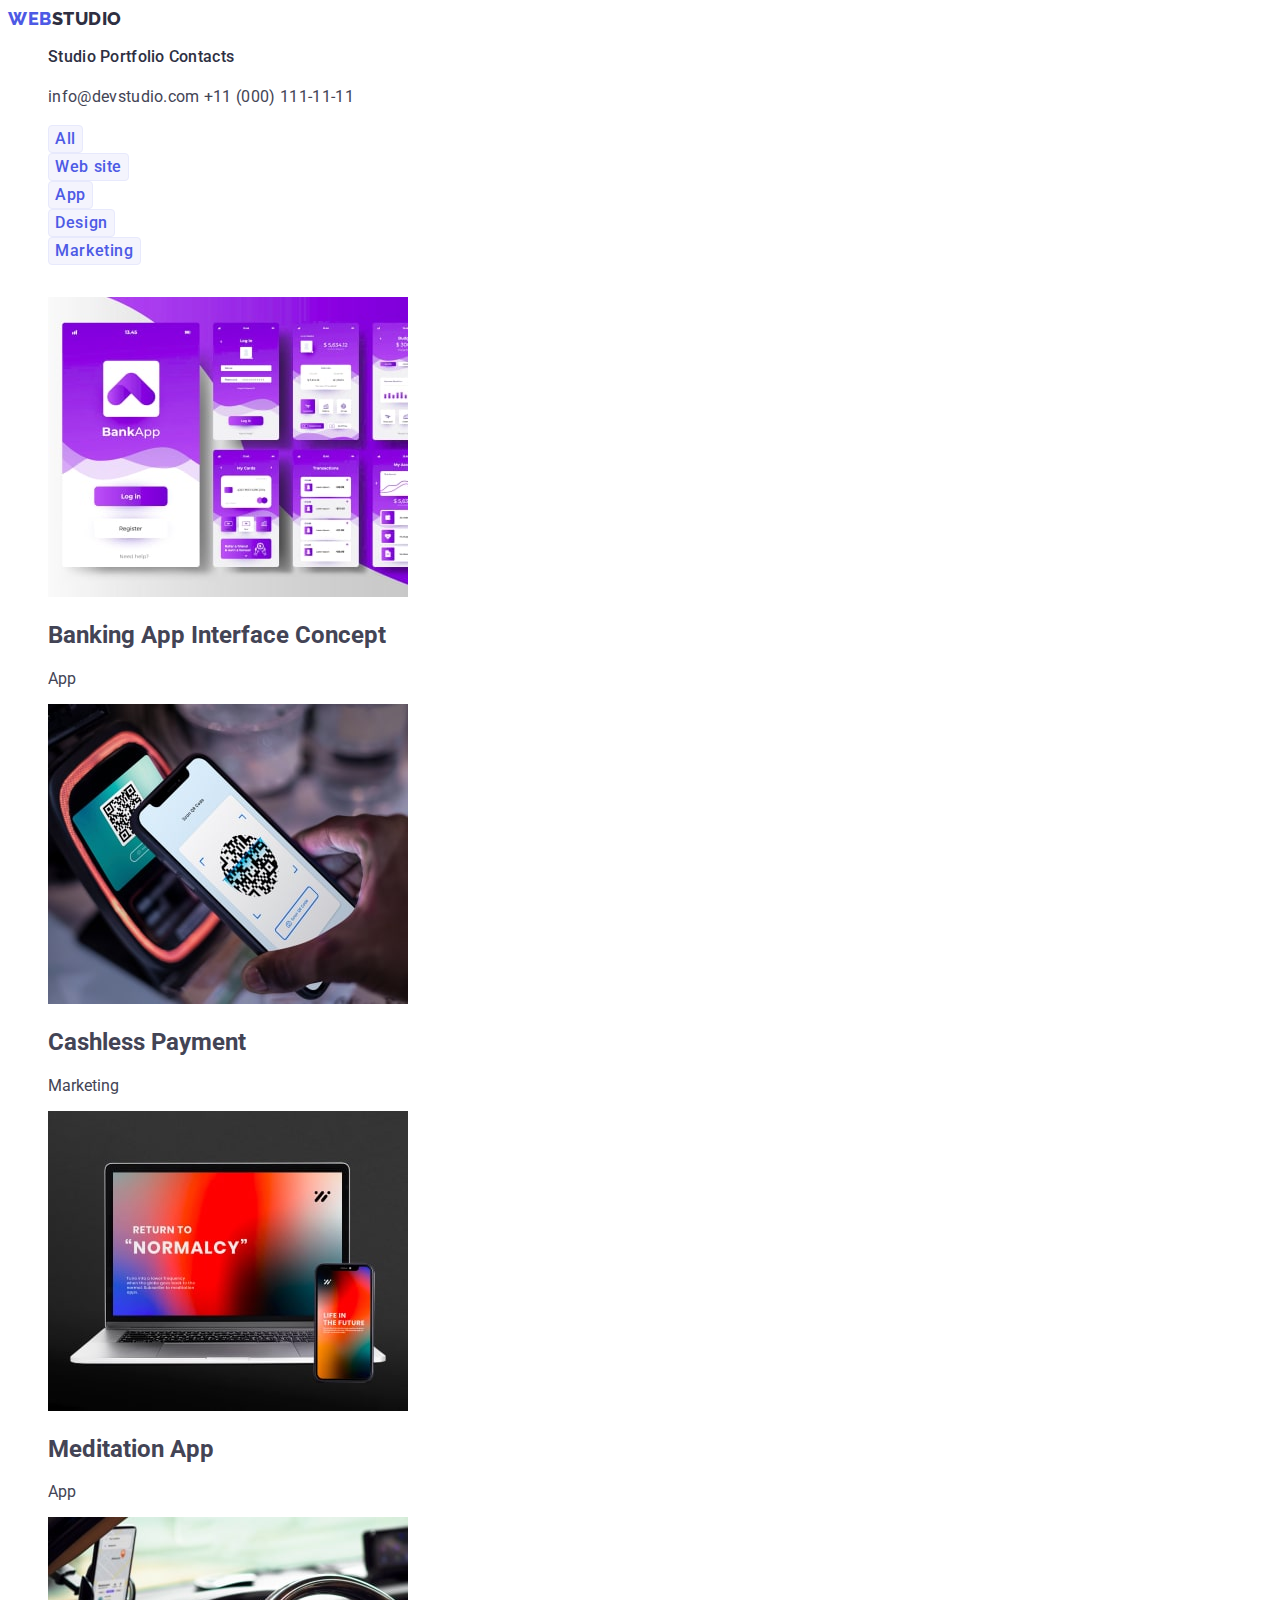
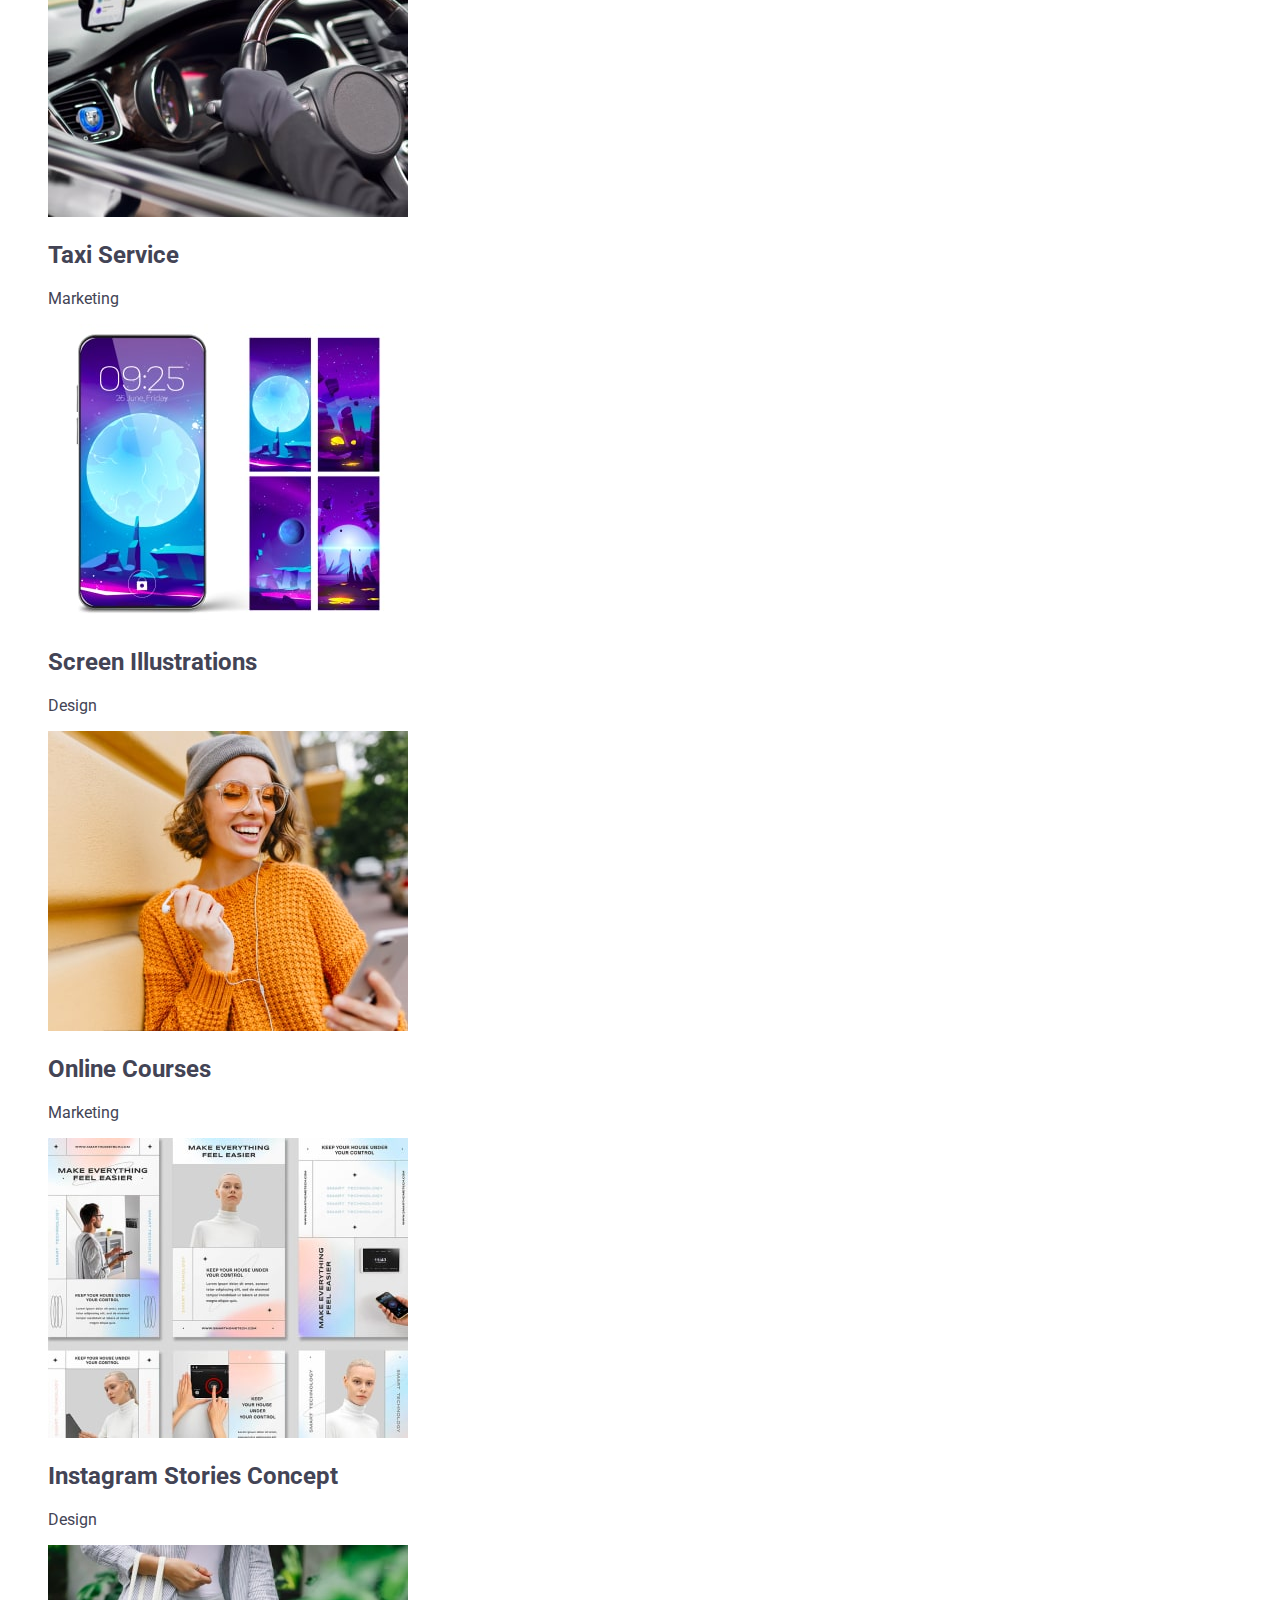
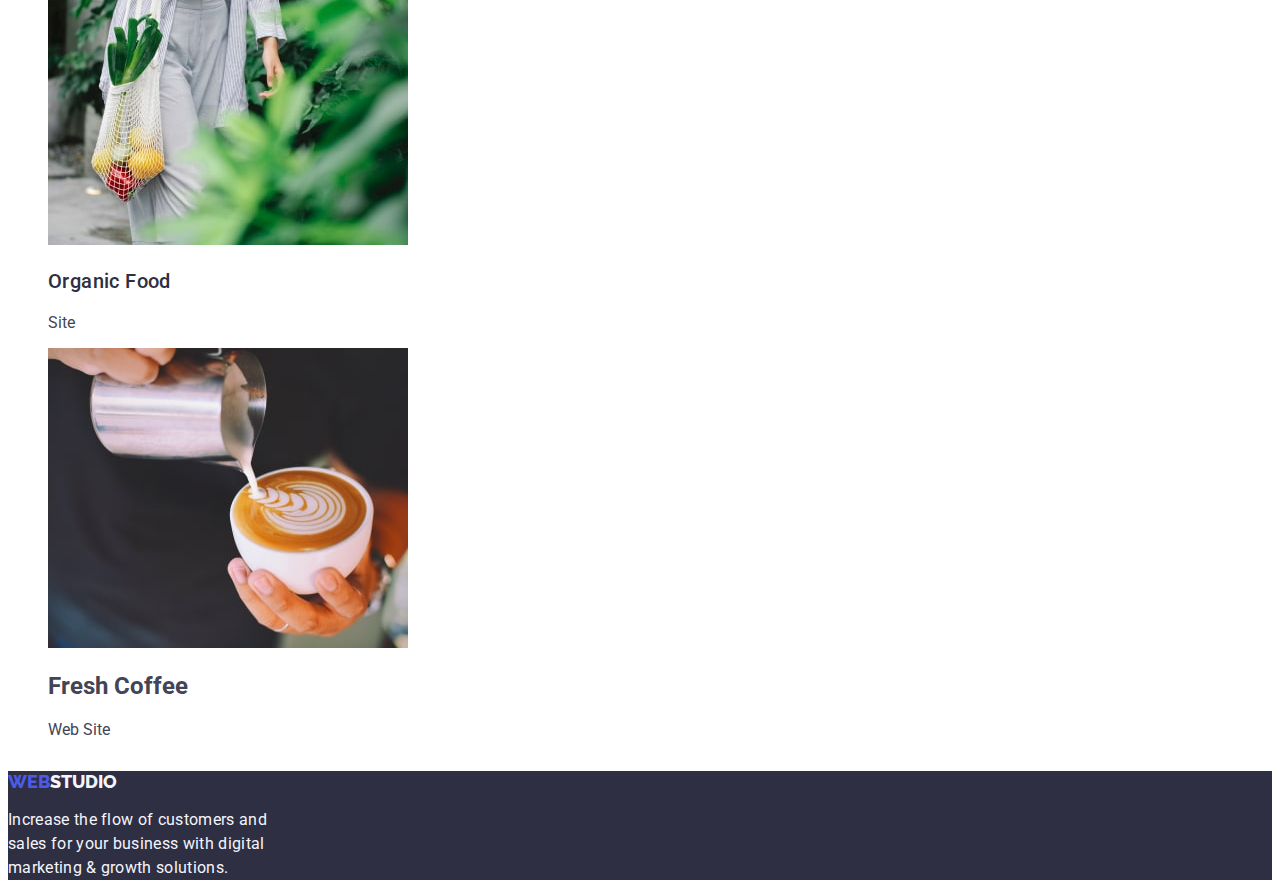
==== portfolio.html @ d349fc42 "Initial commit" ====
<!DOCTYPE html>
<html lang="en">
  <head>
    <meta charset="UTF-8" />
    <meta http-equiv="X-UA-Compatible" content="IE=edge" />
    <meta name="viewport" content="width=device-width, initial-scale=1.0" />
    <link rel="stylesheet" href="./css/styles.css" />
    <link rel="preconnect" href="https://fonts.googleapis.com" />
    <link rel="preconnect" href="https://fonts.gstatic.com" crossorigin />
    <link rel="preconnect" href="https://fonts.googleapis.com" />
    <link rel="preconnect" href="https://fonts.gstatic.com" crossorigin />
    <link
      href="https://fonts.googleapis.com/css2?family=Raleway:wght@800&family=Roboto:wght@400;500;700&display=swap"
      rel="stylesheet"
    />
    <title>Document</title>
  </head>
  <body>
    <header>
      <!--Navigation-->
      <!-- Open -->
      <nav>
        <a class="logo" href="./index.html"
          ><span class="logo-web">Web</span
          ><span class="logo-studio">Studio</span></a
        >
        <h1 hidden>Portfolio</h1>
        <ul class="menu">
          <li><a class="menu-link" href="">Studio</a></li>
          <li><a class="menu-link" href="./portfolio.html">Portfolio</a></li>
          <li><a class="menu-link" href="">Contacts</a></li>
        </ul>
      </nav>
      <!--Contacts-->
      <address>
        <ul class="contacts">
          <li>
            <a class="mail" href="mailto:info@devstudio.com"
              >info@devstudio.com</a
            >
          </li>
          <li>
            <a class="tel" href="tel:+110001111111">+11 (000) 111-11-11</a>
          </li>
        </ul>
      </address>
    </header>
    <main>
      <!--Portfolio section-->
      <section>
        <h1 hidden>Portfolio Menu</h1>
        <ul class="portfolio-list">
          <li class="portfolio-button"><button type="button">All</button></li>
          <li class="portfolio-button">
            <button type="button">Web site</button>
          </li>
          <li class="portfolio-button"><button type="button">App</button></li>
          <li class="portfolio-button">
            <button type="button">Design</button>
          </li>
          <li class="portfolio-button">
            <button type="button">Marketing</button>
          </li>
        </ul>
        <ul class="portfolio-list-img">
          <li>
            <img
              src="./images/portfolio1.jpg"
              alt="Banking App Design"
              width="360"
              height="300"
            />
            <h2>Banking App Interface Concept</h2>
            <p>App</p>
          </li>

          <li>
            <img
              src="./images/portfolio2.jpg"
              alt="Payment App Design"
              width="360"
              height="300"
            />
            <h2>Cashless Payment</h2>
            <p>Marketing</p>
          </li>

          <li>
            <img
              src="./images/portfolio3.jpg"
              alt="Maditation App Design"
              width="360"
              height="300"
            />
            <h2>Meditation App</h2>
            <p>App</p>
          </li>

          <li>
            <img
              src="./images/portfolio4.jpg"
              alt="Taxi Service App Design"
              width="360"
              height="300"
            />
            <h2>Taxi Service</h2>
            <p>Marketing</p>
          </li>

          <li>
            <img
              src="./images/portfolio5.jpg"
              alt="Screen Illustrations Design"
              width="360"
              height="300"
            />
            <h2>Screen Illustrations</h2>
            <p>Design</p>
          </li>

          <li>
            <img
              src="./images/portfolio6.jpg"
              alt="Online Coursec Design"
              width="360"
              height="300"
            />
            <h2>Online Courses</h2>
            <p>Marketing</p>
          </li>

          <li>
            <img
              src="./images/portfolio7.jpg"
              alt="Instagram Stories Design"
              width="360"
              height="300"
            />
            <h2>Instagram Stories Concept</h2>
            <p>Design</p>
          </li>

          <li>
            <img
              src="./images/portfolio8.jpg"
              alt="Organic Food App Design"
              width="360"
              height="300"
            />
            <h3>Organic Food</h3>
            <p>Site</p>
          </li>

          <li>
            <img
              src="./images/portfolio9.jpg"
              alt="BCoffee App Design"
              width="360"
              height="300"
            />
            <h2>Fresh Coffee</h2>
            <p>Web Site</p>
          </li>
        </ul>
      </section>
    </main>
    <footer class="footer-section">
      <a class="footer-logo" href="./index.html"
        ><span class="footer-logo-web">Web</span
        ><span class="footer-logo-studio">Studio</span></a
      >
      <p class="footer-text">
        Increase the flow of customers and sales for your business with digital
        marketing & growth solutions.
      </p>
    </footer>
  </body>
</html>
---- css/styles.css ----
:root{
    --primary-text-color: #2E2F42;
    --title-text-color: #434455;
    --white-text-color: #ffffff;
    --accent-color: #4D5AE5;
    --hover-focus-color: #404BBF;
    --primary-bg-color:#ffffff;
    --primary-bg-hero: #2E2F42;
    --footer-text-color:#F4F4FD;
}
/*Body style*/
body{
    background: var(--primary-bg-color);
    color: var(--title-text-color);
    font-family: 'Roboto', 'Arial', 'Helvetica', sans-serif;
}

/*Navigation section*/
.logo{
    font-family: 'Raleway', 'Verdana', 'Geneva', sans-serif;
    font-style: normal;
    font-weight: 800;
    font-size: 18px;
    line-height: 21px;
    text-decoration: none;
    letter-spacing: 0.03em;
    text-transform: uppercase;
}
.logo-web{
    color: var(--accent-color);
    
}
.logo-web:hover,
.logo-web:focus{
    color: var(--hover-focus-color);
}
    
.logo-studio{
    color: var(--primary-text-color);
}
.logo-studio:hover,
.logo-studio:focus{
    color: var(--hover-focus-color);
}
.menu li,
.contacts li
{
    list-style: none;
    display: inline-block;
    }
.menu-link{
    text-decoration: none;
    color: var(--primary-text-color);
    font-style: normal;
    font-weight: 500;
    font-size: 16px;
    line-height: 1.5;
    letter-spacing: 0.02em;

}
.menu-link:hover
{
   color: var(--hover-focus-color);
}
/*Address section*/

.mail,
.tel{
    font-style: normal;
    font-size: 16px;
    line-height: 1.5;    
    letter-spacing: 0.02em;
    color: var(--title-text-color);
    text-decoration: none;
}
.mail:hover,
.tel:hover{
    color: var(--hover-focus-color);

}
.mail:focus,
.tel:focus{
    color: var(--hover-focus-color);

}

/*Hero section*/
.hero-title{
    font-size: 56px;
    line-height: 1.1;   
    letter-spacing: 0.02em;    
    color: var(--white-text-color);
    text-align: center;
}
.hero{
    background-color: var(--primary-bg-hero);
    
}


.hero button{
    background: var(--accent-color);
    color: var(--white-text-color);
    width: 169px;
    height: 56px;
    box-shadow: 0px 4px 4px rgba(0, 0, 0, 0.15);
    border-radius: 4px;
    border-style: solid;
    border-color: transparent;
    display: inline-block;
    font-family: inherit;
    font-weight: 500;
    font-size: 16px;
    line-height: 24px;
    
}


/*Features section*/  
.explanations-title,
.team-title{
    font-style: normal;
    font-weight: 700;
    font-size: 36px;
    line-height: 1.1;
    letter-spacing: 0.02em;
    text-transform: capitalize;
    text-align: center;
}

h3{
    font-style: normal;
    font-weight: 500;
    font-size: 20px;
    line-height: 1.2;
    letter-spacing: 0.02em;
    color: var(--primary-text-color);
    
}
.features-title{
    text-align: left;
}
.features li{
    list-style: none;
    display: inline-block;
}
.features-text{
    font-style: normal;       
    font-size: 16px;
    line-height: 1.5;      
    letter-spacing: 0.02em;
}

/*Explanation section*/

.explanations li{
    list-style: none;
    display: inline-block;

}



/*Our team section*/

.team li{
    list-style: none;
    display: inline-block;
}
.team-photo{
    width: 264px;
    height: 260px;
}

.team-name{
    text-align: center;
}
.team-text{
    text-align: center;
}



 /*Footer*/
 .footer-section{
    background-color: var(--primary-bg-hero);
   
 }

 .footer-logo{
    font-family: 'Raleway', 'Verdana', 'Geneva', sans-serif;
    text-decoration: none;
    font-weight: 800;
    font-size: 18px;
    line-height: 1.2;
    text-transform: uppercase;

 }
 .footer-logo-web{
    color: var(--accent-color);
 }

 .footer-logo-studio{
    color: var(--footer-text-color);
 }
 .footer-logo-web:hover,
 .footer-logo-studio:hover{
    color: var(--hover-focus-color);
 }
 .footer-text{
    color: var(--footer-text-color);
    font-style: normal;
    font-size: 16px;
    line-height: 1.5;
    letter-spacing: 0.02em;
    width: 264px;
}

/*Portfolio page*/

/*Butttons section*/
.portfolio-list{
    list-style: none;
    
}
.portfolio-button button{
    cursor: pointer;
    color: var(--accent-color);
    background-color: var(--footer-text-color);
    font-style: normal;
    font-weight: 500;
    font-size: 16px;
    line-height: 1.5;
    font-family: inherit;    
    text-align: center;
    letter-spacing: 0.04em;
    border: 1px solid #E7E9FC;
    border-radius: 4px;
   
}
.portfolio-button button:hover,
.portfolio-button button:focus
{
    color: var(--white-text-color);
    
    background-color: var(--accent-color);
}
.portfolio-list-img{
    list-style: none;
        display: inline-block;

}
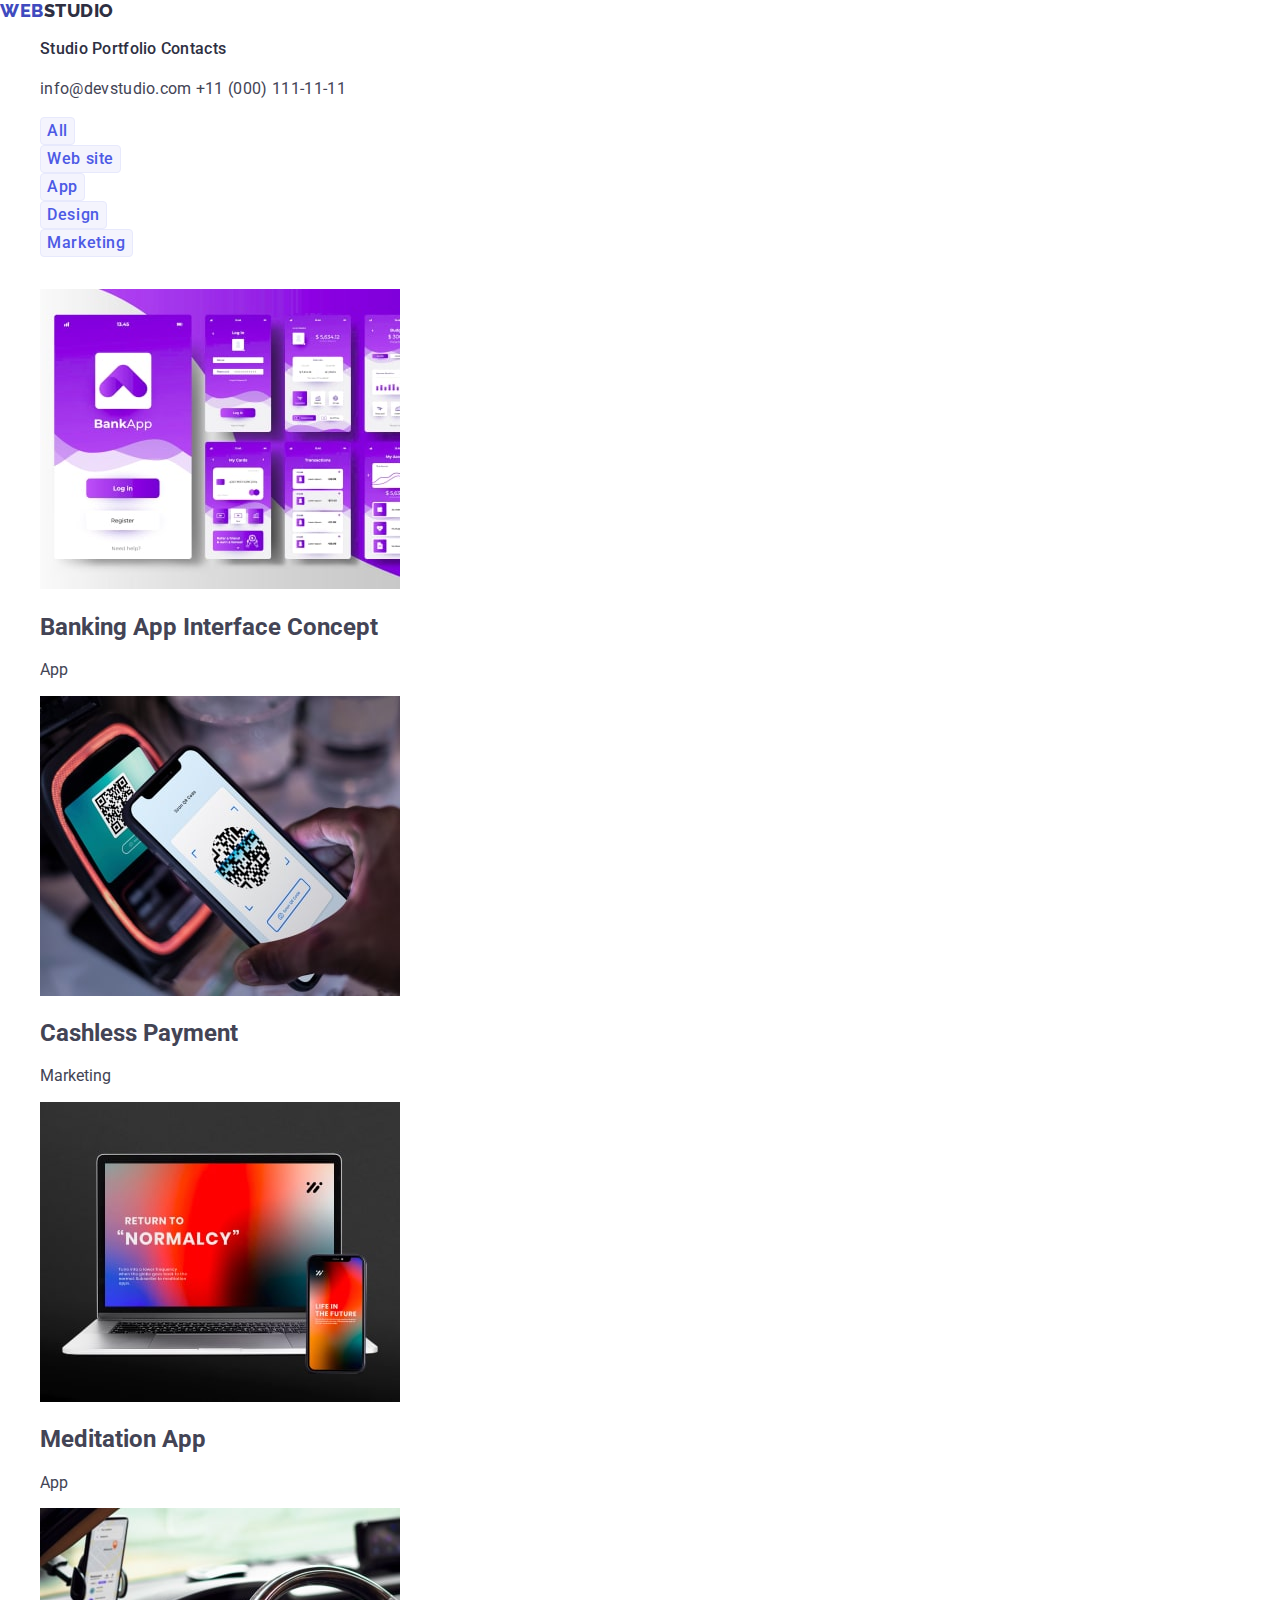
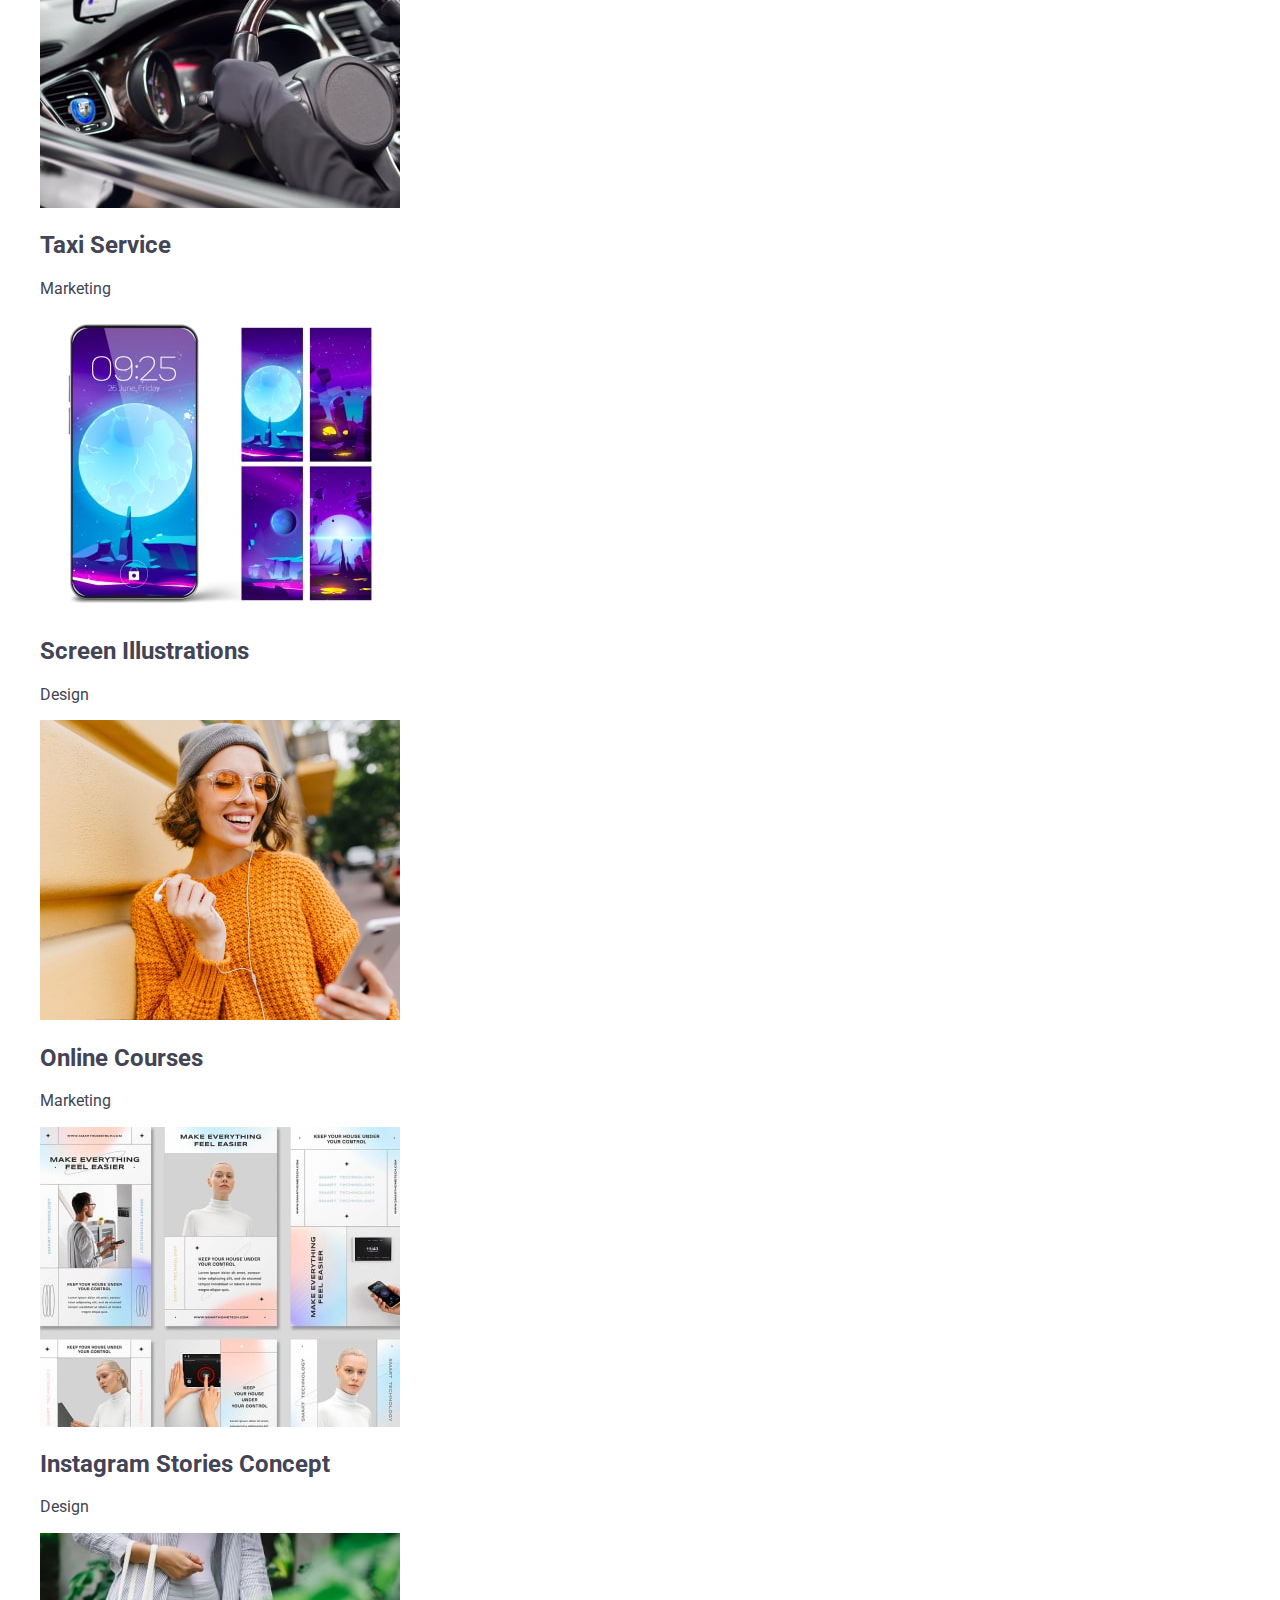
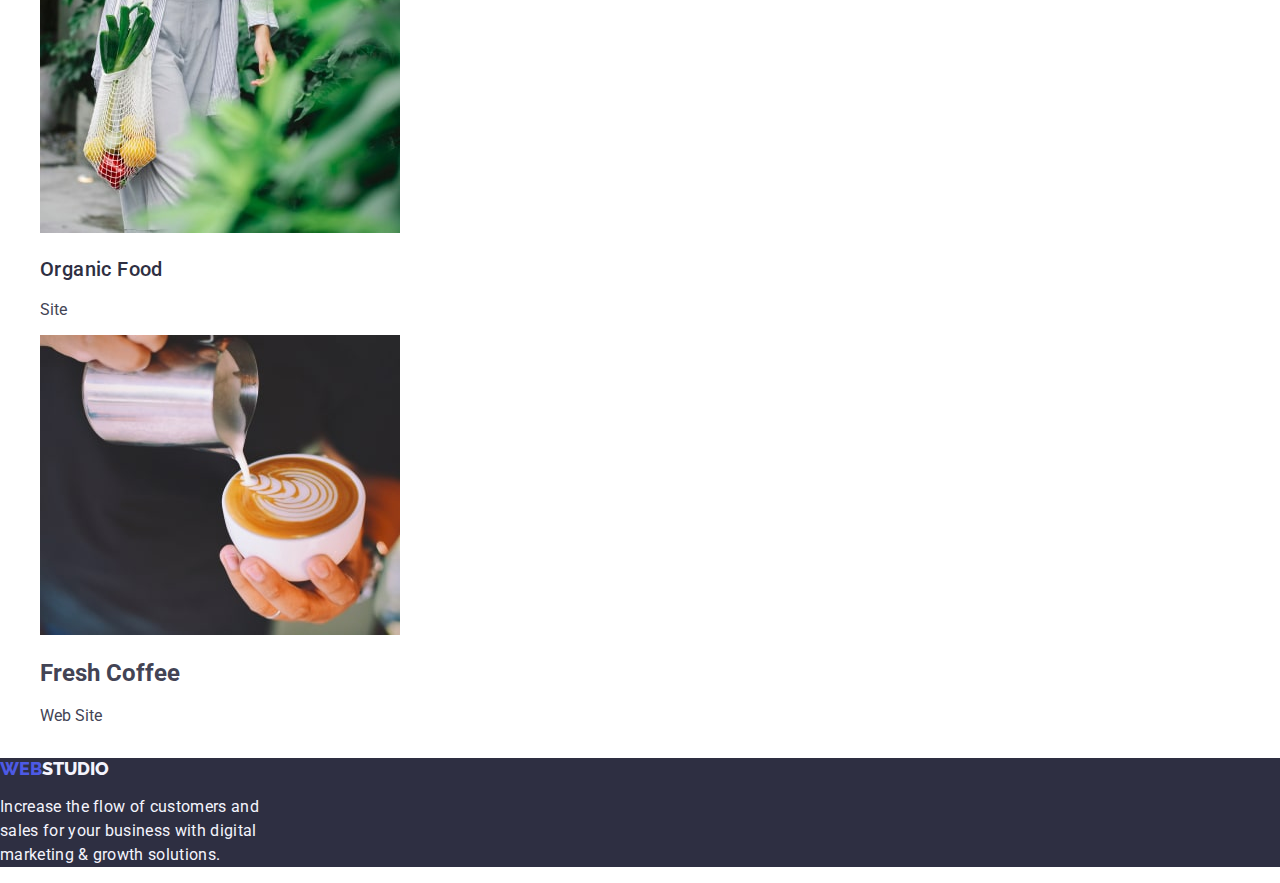
==== commit 37b5d5ab: "Added box-sizing in css file" ====
--- a/portfolio.html
+++ b/portfolio.html
@@ -4,6 +4,10 @@
     <meta charset="UTF-8" />
     <meta http-equiv="X-UA-Compatible" content="IE=edge" />
     <meta name="viewport" content="width=device-width, initial-scale=1.0" />
+    <link
+    rel="stylesheet"
+    href="https://cdnjs.cloudflare.com/ajax/libs/modern-normalize/1.0.0/modern-normalize.min.css"
+  />
     <link rel="stylesheet" href="./css/styles.css" />
     <link rel="preconnect" href="https://fonts.googleapis.com" />
     <link rel="preconnect" href="https://fonts.gstatic.com" crossorigin />
--- a/css/styles.css
+++ b/css/styles.css
@@ -1,3 +1,12 @@
+
+html{
+    box-sizing: border-box;
+}
+*,
+*::before,
+*::after{
+    box-sizing: border-box;
+}
 :root{
     --primary-text-color: #2E2F42;
     --title-text-color: #434455;
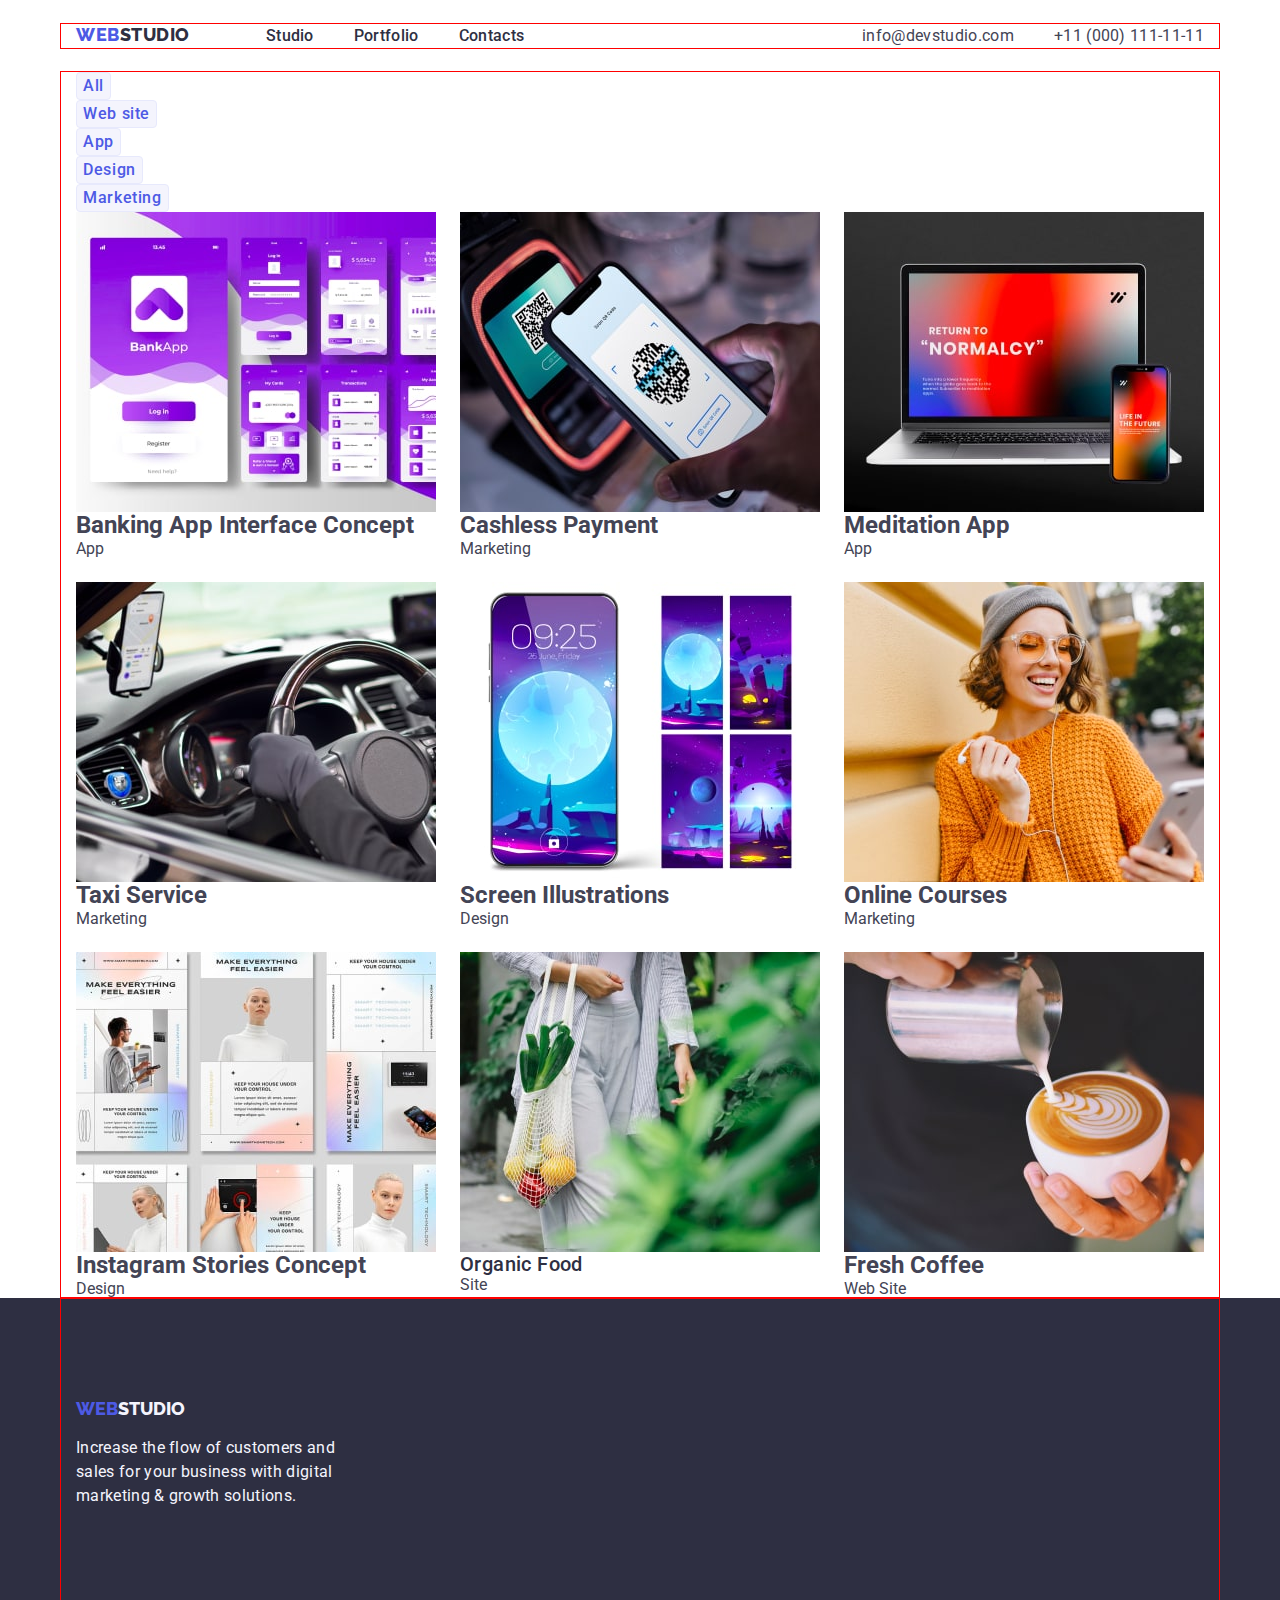
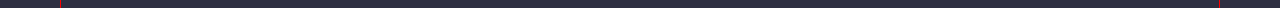
==== commit 4bb0e1cb: "Added styles for menu, team cards, portfolio section, footer" ====
--- a/portfolio.html
+++ b/portfolio.html
@@ -4,10 +4,11 @@
     <meta charset="UTF-8" />
     <meta http-equiv="X-UA-Compatible" content="IE=edge" />
     <meta name="viewport" content="width=device-width, initial-scale=1.0" />
+    <title>Document</title>
     <link
-    rel="stylesheet"
-    href="https://cdnjs.cloudflare.com/ajax/libs/modern-normalize/1.0.0/modern-normalize.min.css"
-  />
+      rel="stylesheet"
+      href="https://cdnjs.cloudflare.com/ajax/libs/modern-normalize/1.0.0/modern-normalize.min.css"
+    />
     <link rel="stylesheet" href="./css/styles.css" />
     <link rel="preconnect" href="https://fonts.googleapis.com" />
     <link rel="preconnect" href="https://fonts.gstatic.com" crossorigin />
@@ -17,166 +18,172 @@
       href="https://fonts.googleapis.com/css2?family=Raleway:wght@800&family=Roboto:wght@400;500;700&display=swap"
       rel="stylesheet"
     />
-    <title>Document</title>
   </head>
   <body>
-    <header>
-      <!--Navigation-->
-      <!-- Open -->
-      <nav>
-        <a class="logo" href="./index.html"
-          ><span class="logo-web">Web</span
-          ><span class="logo-studio">Studio</span></a
-        >
-        <h1 hidden>Portfolio</h1>
-        <ul class="menu">
-          <li><a class="menu-link" href="">Studio</a></li>
-          <li><a class="menu-link" href="./portfolio.html">Portfolio</a></li>
-          <li><a class="menu-link" href="">Contacts</a></li>
-        </ul>
-      </nav>
-      <!--Contacts-->
-      <address>
-        <ul class="contacts">
-          <li>
-            <a class="mail" href="mailto:info@devstudio.com"
-              >info@devstudio.com</a
-            >
-          </li>
-          <li>
-            <a class="tel" href="tel:+110001111111">+11 (000) 111-11-11</a>
-          </li>
-        </ul>
-      </address>
+    <header class="page-header">
+      <div class="container header-container">
+        <!--Navigation-->
+        <nav class="page-navigation">
+          <a class="logo" href="./index.html"
+            ><span class="logo-web">Web</span
+            ><span class="logo-studio">Studio</span></a
+          >
+
+          <ul class="menu">
+            <li class="menu-item"><a class="menu-link" href="">Studio</a></li>
+            <li class="menu-item">
+              <a class="menu-link" href="./portfolio.html">Portfolio</a>
+            </li>
+            <li class="mtnu-item"><a class="menu-link" href="">Contacts</a></li>
+          </ul>
+        </nav>
+        <!--Contacts-->
+        <address>
+          <ul class="contacts">
+            <li>
+              <a class="mail" href="mailto:info@devstudio.com"
+                >info@devstudio.com</a
+              >
+            </li>
+            <li>
+              <a class="tel" href="tel:+110001111111">+11 (000) 111-11-11</a>
+            </li>
+          </ul>
+        </address>
+      </div>
     </header>
     <main>
       <!--Portfolio section-->
       <section>
-        <h1 hidden>Portfolio Menu</h1>
-        <ul class="portfolio-list">
-          <li class="portfolio-button"><button type="button">All</button></li>
-          <li class="portfolio-button">
-            <button type="button">Web site</button>
-          </li>
-          <li class="portfolio-button"><button type="button">App</button></li>
-          <li class="portfolio-button">
-            <button type="button">Design</button>
-          </li>
-          <li class="portfolio-button">
-            <button type="button">Marketing</button>
-          </li>
-        </ul>
-        <ul class="portfolio-list-img">
-          <li>
-            <img
-              src="./images/portfolio1.jpg"
-              alt="Banking App Design"
-              width="360"
-              height="300"
-            />
-            <h2>Banking App Interface Concept</h2>
-            <p>App</p>
-          </li>
+        <div class="container">
+          <h1 hidden>Portfolio Menu</h1>
+          <ul class="portfolio-list">
+            <li class="portfolio-button"><button type="button">All</button></li>
+            <li class="portfolio-button">
+              <button type="button">Web site</button>
+            </li>
+            <li class="portfolio-button"><button type="button">App</button></li>
+            <li class="portfolio-button">
+              <button type="button">Design</button>
+            </li>
+            <li class="portfolio-button">
+              <button type="button">Marketing</button>
+            </li>
+          </ul>
+          <ul class="portfolio-list-img">
+            <li>
+              <img
+                src="./images/portfolio1.jpg"
+                alt="Banking App Design"
+                width="360"
+                height="300"
+              />
+              <h2>Banking App Interface Concept</h2>
+              <p>App</p>
+            </li>
 
-          <li>
-            <img
-              src="./images/portfolio2.jpg"
-              alt="Payment App Design"
-              width="360"
-              height="300"
-            />
-            <h2>Cashless Payment</h2>
-            <p>Marketing</p>
-          </li>
+            <li>
+              <img
+                src="./images/portfolio2.jpg"
+                alt="Payment App Design"
+                width="360"
+                height="300"
+              />
+              <h2>Cashless Payment</h2>
+              <p>Marketing</p>
+            </li>
 
-          <li>
-            <img
-              src="./images/portfolio3.jpg"
-              alt="Maditation App Design"
-              width="360"
-              height="300"
-            />
-            <h2>Meditation App</h2>
-            <p>App</p>
-          </li>
+            <li>
+              <img
+                src="./images/portfolio3.jpg"
+                alt="Maditation App Design"
+                width="360"
+                height="300"
+              />
+              <h2>Meditation App</h2>
+              <p>App</p>
+            </li>
 
-          <li>
-            <img
-              src="./images/portfolio4.jpg"
-              alt="Taxi Service App Design"
-              width="360"
-              height="300"
-            />
-            <h2>Taxi Service</h2>
-            <p>Marketing</p>
-          </li>
+            <li>
+              <img
+                src="./images/portfolio4.jpg"
+                alt="Taxi Service App Design"
+                width="360"
+                height="300"
+              />
+              <h2>Taxi Service</h2>
+              <p>Marketing</p>
+            </li>
 
-          <li>
-            <img
-              src="./images/portfolio5.jpg"
-              alt="Screen Illustrations Design"
-              width="360"
-              height="300"
-            />
-            <h2>Screen Illustrations</h2>
-            <p>Design</p>
-          </li>
+            <li>
+              <img
+                src="./images/portfolio5.jpg"
+                alt="Screen Illustrations Design"
+                width="360"
+                height="300"
+              />
+              <h2>Screen Illustrations</h2>
+              <p>Design</p>
+            </li>
 
-          <li>
-            <img
-              src="./images/portfolio6.jpg"
-              alt="Online Coursec Design"
-              width="360"
-              height="300"
-            />
-            <h2>Online Courses</h2>
-            <p>Marketing</p>
-          </li>
+            <li>
+              <img
+                src="./images/portfolio6.jpg"
+                alt="Online Coursec Design"
+                width="360"
+                height="300"
+              />
+              <h2>Online Courses</h2>
+              <p>Marketing</p>
+            </li>
 
-          <li>
-            <img
-              src="./images/portfolio7.jpg"
-              alt="Instagram Stories Design"
-              width="360"
-              height="300"
-            />
-            <h2>Instagram Stories Concept</h2>
-            <p>Design</p>
-          </li>
+            <li>
+              <img
+                src="./images/portfolio7.jpg"
+                alt="Instagram Stories Design"
+                width="360"
+                height="300"
+              />
+              <h2>Instagram Stories Concept</h2>
+              <p>Design</p>
+            </li>
 
-          <li>
-            <img
-              src="./images/portfolio8.jpg"
-              alt="Organic Food App Design"
-              width="360"
-              height="300"
-            />
-            <h3>Organic Food</h3>
-            <p>Site</p>
-          </li>
+            <li>
+              <img
+                src="./images/portfolio8.jpg"
+                alt="Organic Food App Design"
+                width="360"
+                height="300"
+              />
+              <h3>Organic Food</h3>
+              <p>Site</p>
+            </li>
 
-          <li>
-            <img
-              src="./images/portfolio9.jpg"
-              alt="BCoffee App Design"
-              width="360"
-              height="300"
-            />
-            <h2>Fresh Coffee</h2>
-            <p>Web Site</p>
-          </li>
-        </ul>
+            <li>
+              <img
+                src="./images/portfolio9.jpg"
+                alt="BCoffee App Design"
+                width="360"
+                height="300"
+              />
+              <h2>Fresh Coffee</h2>
+              <p>Web Site</p>
+            </li>
+          </ul>
+        </div>
       </section>
     </main>
     <footer class="footer-section">
-      <a class="footer-logo" href="./index.html"
-        ><span class="footer-logo-web">Web</span
-        ><span class="footer-logo-studio">Studio</span></a
-      >
-      <p class="footer-text">
-        Increase the flow of customers and sales for your business with digital
-        marketing & growth solutions.
-      </p>
+      <div class="container footer-container">
+        <a class="footer-logo" href="./index.html"
+          ><span class="footer-logo-web">Web</span
+          ><span class="footer-logo-studio">Studio</span></a
+        >
+        <p class="footer-text">
+          Increase the flow of customers and sales for your business with
+          digital marketing & growth solutions.
+        </p>
+      </div>
     </footer>
   </body>
 </html>
--- a/css/styles.css
+++ b/css/styles.css
@@ -16,12 +16,51 @@
     --primary-bg-color:#ffffff;
     --primary-bg-hero: #2E2F42;
     --footer-text-color:#F4F4FD;
-}
+    
+}
+h1, h2, h3, h4, p{
+    margin-top: 0;
+    margin-bottom: 0;
+}
+ul{
+    margin-top: 0;
+    margin-bottom: 0;
+    padding-left: 0;
+    list-style: none;
+}
+img{
+    display: block;
+}
+button{
+    cursor: pointer;
+}
+.container{
+    width: 1158px;
+    margin-left: auto;
+    margin-right: auto;
+    padding-left: 15px;
+    padding-right: 15px;
+    outline: red 1px solid;
+    
+}
+
+
 /*Body style*/
 body{
     background: var(--primary-bg-color);
     color: var(--title-text-color);
     font-family: 'Roboto', 'Arial', 'Helvetica', sans-serif;
+}
+.page-header{
+    padding-top: 24px;
+    padding-bottom: 24px;
+}
+.header-container{
+    display: flex;
+    justify-content: space-between;
+}
+.page-navigation{
+    display: flex;
 }
 
 /*Navigation section*/
@@ -34,6 +73,7 @@
     text-decoration: none;
     letter-spacing: 0.03em;
     text-transform: uppercase;
+    margin-right: 76px;
 }
 .logo-web{
     color: var(--accent-color);
@@ -51,12 +91,16 @@
 .logo-studio:focus{
     color: var(--hover-focus-color);
 }
-.menu li,
-.contacts li
-{
-    list-style: none;
-    display: inline-block;
+.menu{   
+    display: flex;
     }
+.contacts{
+    display: flex;
+}
+
+.menu-item:not(:last-child) {
+    margin-right: 40px;
+}
 .menu-link{
     text-decoration: none;
     color: var(--primary-text-color);
@@ -65,8 +109,12 @@
     font-size: 16px;
     line-height: 1.5;
     letter-spacing: 0.02em;
-
-}
+    
+    
+}
+
+
+
 .menu-link:hover
 {
    color: var(--hover-focus-color);
@@ -82,6 +130,9 @@
     color: var(--title-text-color);
     text-decoration: none;
 }
+.mail{
+    margin-right: 40px;
+}
 .mail:hover,
 .tel:hover{
     color: var(--hover-focus-color);
@@ -94,24 +145,40 @@
 }
 
 /*Hero section*/
+.hero-container{
+    padding-top: 188px;
+    height: 600px;
+    outline: red 1px solid;
+    
+}
+
 .hero-title{
     font-size: 56px;
     line-height: 1.1;   
     letter-spacing: 0.02em;    
     color: var(--white-text-color);
-    text-align: center;
+    max-width: 496px;
+    margin-left: auto;
+    margin-right: auto;
+    margin-bottom: 48px;
+       
 }
 .hero{
     background-color: var(--primary-bg-hero);
-    
-}
-
+    text-align: center;
+    
+    
+      
+}
 
 .hero button{
     background: var(--accent-color);
     color: var(--white-text-color);
-    width: 169px;
-    height: 56px;
+    min-width: 160px;
+    padding-top: 14px;
+    padding-bottom: 14px;
+    padding-right: 35px;
+    padding-left: 35px;
     box-shadow: 0px 4px 4px rgba(0, 0, 0, 0.15);
     border-radius: 4px;
     border-style: solid;
@@ -125,7 +192,12 @@
 }
 
 
-/*Features section*/  
+/*Features section*/
+.features-container{
+    margin-top: 60px;
+    padding-top: 60px;
+    padding-bottom: 60px;
+}
 .explanations-title,
 .team-title{
     font-style: normal;
@@ -148,6 +220,7 @@
 }
 .features-title{
     text-align: left;
+    margin-bottom: 8px;
 }
 .features li{
     list-style: none;
@@ -161,31 +234,63 @@
 }
 
 /*Explanation section*/
-
-.explanations li{
-    list-style: none;
-    display: inline-block;
-
+.explanations-container{
+    padding-top: 60px;
+    padding-bottom: 60px;
+}
+.explanations{
+    display: flex;
+    justify-content: space-between;
+    flex-wrap: wrap;
+}
+
+
+.explanations-title,
+.team-title{
+    margin-bottom: 72px;
 }
 
 
 
 /*Our team section*/
-
-.team li{
-    list-style: none;
-    display: inline-block;
-}
+.our-team-wrapper{
+    background-color: var(--footer-text-color);
+    
+    
+}
+.team-container{
+    padding-top: 120px;
+    padding-bottom: 120px;
+}
+.team{
+    display: flex;
+    
+    flex-wrap: wrap;
+}
+
+
 .team-photo{
     width: 264px;
     height: 260px;
+    margin-bottom: 32px;
 }
 
 .team-name{
     text-align: center;
+    margin-bottom: 8px;
 }
 .team-text{
     text-align: center;
+    margin-bottom: 32px;
+}
+.emploees-card{
+    background-color: var(--primary-bg-color);   
+    box-shadow: 0px 1px 6px rgba(46, 47, 66, 0.08), 0px 1px 1px rgba(46, 47, 66, 0.16), 0px 2px 1px rgba(46, 47, 66, 0.08);
+    border-radius: 0px 0px 4px 4px;
+}
+
+.emploees-card:not(:nth-child(4n)){
+    margin-right: 24px;
 }
 
 
@@ -194,6 +299,10 @@
  .footer-section{
     background-color: var(--primary-bg-hero);
    
+ }
+ .footer-container{
+    padding-top: 100px;
+    padding-bottom: 100px;
  }
 
  .footer-logo{
@@ -203,6 +312,9 @@
     font-size: 18px;
     line-height: 1.2;
     text-transform: uppercase;
+    display: inline-block;
+    margin-bottom: 16px;
+    
 
  }
  .footer-logo-web{
@@ -233,7 +345,7 @@
     
 }
 .portfolio-button button{
-    cursor: pointer;
+   
     color: var(--accent-color);
     background-color: var(--footer-text-color);
     font-style: normal;
@@ -255,11 +367,13 @@
     background-color: var(--accent-color);
 }
 .portfolio-list-img{
-    list-style: none;
-        display: inline-block;
-
-}
-
-
-
-
+    display: flex;
+    flex-wrap: wrap;
+    gap: 24px;
+        
+
+}
+
+
+
+
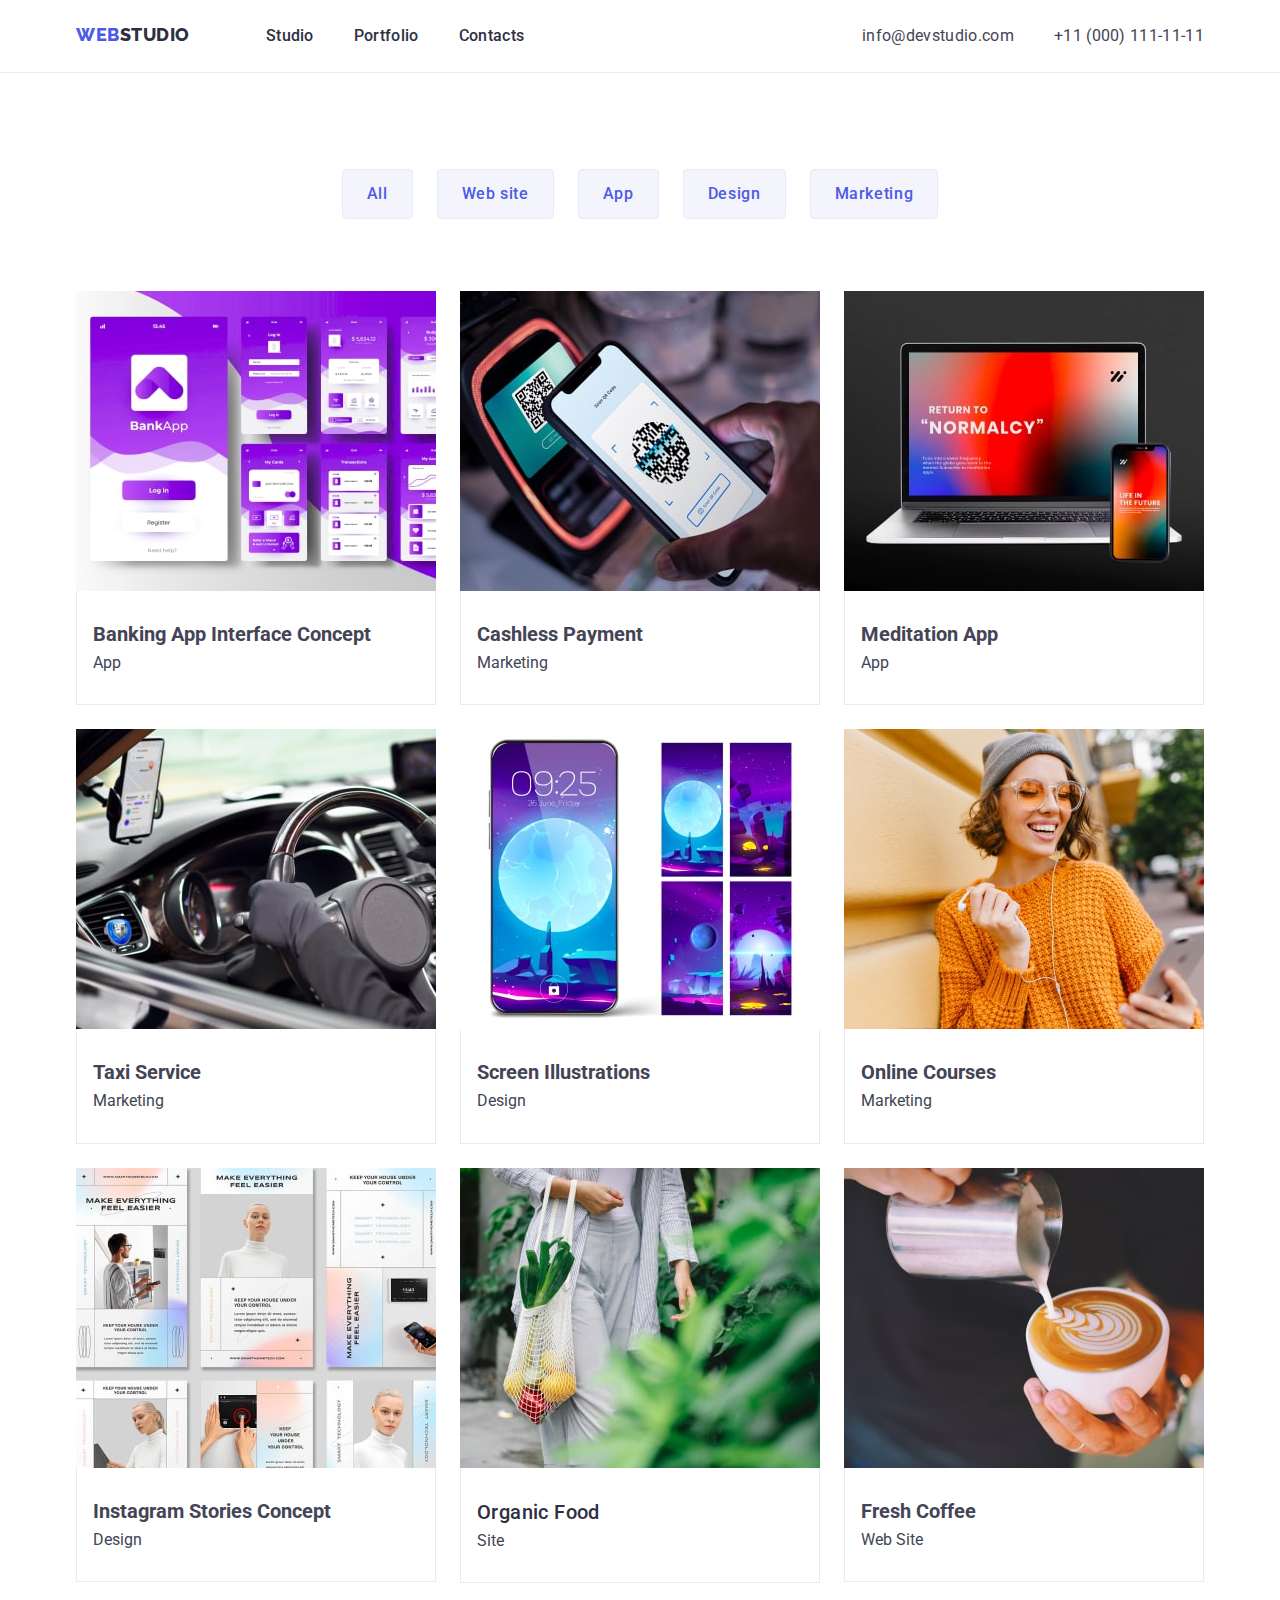
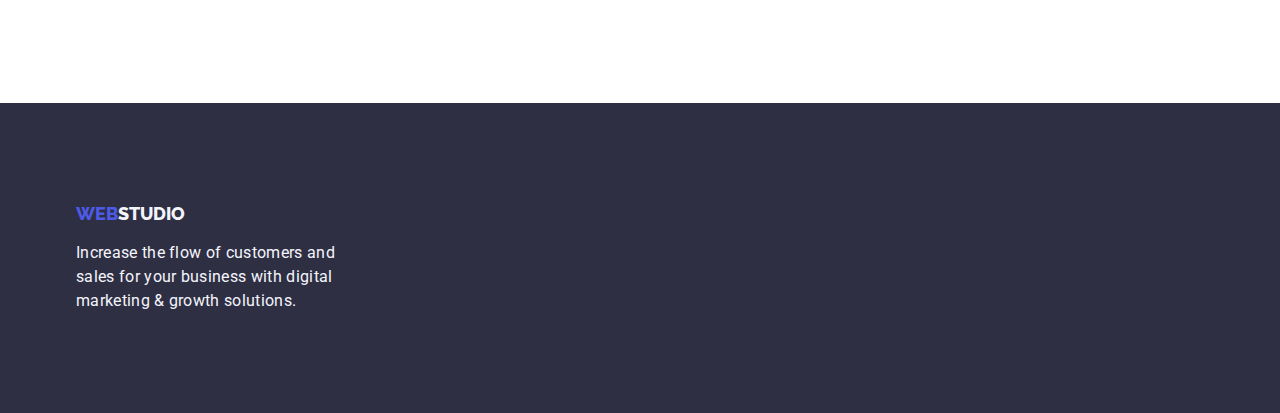
==== commit 2122a06e: "Added portfolio styles" ====
--- a/portfolio.html
+++ b/portfolio.html
@@ -54,7 +54,7 @@
     </header>
     <main>
       <!--Portfolio section-->
-      <section>
+      <section class="portfolio-section">
         <div class="container">
           <h1 hidden>Portfolio Menu</h1>
           <ul class="portfolio-list">
@@ -71,103 +71,123 @@
             </li>
           </ul>
           <ul class="portfolio-list-img">
-            <li>
+            <li class="portfolio-img">
               <img
                 src="./images/portfolio1.jpg"
                 alt="Banking App Design"
                 width="360"
                 height="300"
               />
-              <h2>Banking App Interface Concept</h2>
-              <p>App</p>
-            </li>
-
-            <li>
+              <div class="portfolio-description">
+                <h2 class="portfolio-card-title">
+                  Banking App Interface Concept
+                </h2>
+                <p class="portfolio-text-description">App</p>
+              </div>
+            </li>
+
+            <li class="portfolio-img">
               <img
                 src="./images/portfolio2.jpg"
                 alt="Payment App Design"
                 width="360"
                 height="300"
               />
-              <h2>Cashless Payment</h2>
-              <p>Marketing</p>
-            </li>
-
-            <li>
+              <div class="portfolio-description">
+                <h2 class="portfolio-card-title">Cashless Payment</h2>
+                <p class="portfolio-text-description">Marketing</p>
+              </div>
+            </li>
+
+            <li class="portfolio-img">
               <img
                 src="./images/portfolio3.jpg"
                 alt="Maditation App Design"
                 width="360"
                 height="300"
               />
-              <h2>Meditation App</h2>
-              <p>App</p>
-            </li>
-
-            <li>
+              <div class="portfolio-description">
+                <h2 class="portfolio-card-title">Meditation App</h2>
+                <p class="portfolio-text-description">App</p>
+              </div>
+            </li>
+
+            <li class="portfolio-img">
               <img
                 src="./images/portfolio4.jpg"
                 alt="Taxi Service App Design"
                 width="360"
                 height="300"
               />
-              <h2>Taxi Service</h2>
-              <p>Marketing</p>
-            </li>
-
-            <li>
+              <div class="portfolio-description">
+                <h2 class="portfolio-card-title">Taxi Service</h2>
+                <p class="portfolio-text-description">Marketing</p>
+              </div>
+            </li>
+
+            <li class="portfolio-img">
               <img
                 src="./images/portfolio5.jpg"
                 alt="Screen Illustrations Design"
                 width="360"
                 height="300"
               />
-              <h2>Screen Illustrations</h2>
-              <p>Design</p>
-            </li>
-
-            <li>
+              <div class="portfolio-description">
+                <h2 class="portfolio-card-title">Screen Illustrations</h2>
+                <p class="portfolio-text-description">Design</p>
+              </div>
+            </li>
+
+            <li class="portfolio-img">
               <img
                 src="./images/portfolio6.jpg"
                 alt="Online Coursec Design"
                 width="360"
                 height="300"
               />
-              <h2>Online Courses</h2>
-              <p>Marketing</p>
-            </li>
-
-            <li>
+              <div class="portfolio-description">
+                <h2 class="portfolio-card-title">Online Courses</h2>
+                <p class="portfolio-text-description">Marketing</p>
+              </div>
+            </li>
+
+            <li class="portfolio-img">
               <img
                 src="./images/portfolio7.jpg"
                 alt="Instagram Stories Design"
                 width="360"
                 height="300"
               />
-              <h2>Instagram Stories Concept</h2>
-              <p>Design</p>
-            </li>
-
-            <li>
+              <div class="portfolio-description">
+                <h2 class="portfolio-card-title">Instagram Stories Concept</h2>
+                <p class="portfolio-text-description">Design</p>
+              </div>
+            </li>
+
+            <li class="portfolio-img">
               <img
                 src="./images/portfolio8.jpg"
                 alt="Organic Food App Design"
                 width="360"
                 height="300"
               />
-              <h3>Organic Food</h3>
-              <p>Site</p>
-            </li>
-
-            <li>
+              <div class="portfolio-description">
+                <h3 class="portfolio-card-title">Organic Food</h3>
+                <p class="portfolio-text-description">Site</p>
+              </div>
+            </li>
+
+            <li class="portfolio-img">
               <img
                 src="./images/portfolio9.jpg"
                 alt="BCoffee App Design"
                 width="360"
                 height="300"
               />
-              <h2>Fresh Coffee</h2>
-              <p>Web Site</p>
+              <div class="portfolio-description">
+                <h2 class="portfolio-card-title">Fresh Coffee</h2>
+                <p class="portfolio-text-description">Web Site</p>
+              </div>
             </li>
           </ul>
         </div>
--- a/css/styles.css
+++ b/css/styles.css
@@ -16,6 +16,7 @@
     --primary-bg-color:#ffffff;
     --primary-bg-hero: #2E2F42;
     --footer-text-color:#F4F4FD;
+    --nav-border-line: #E7E9FC;
     
 }
 h1, h2, h3, h4, p{
@@ -23,9 +24,8 @@
     margin-bottom: 0;
 }
 ul{
-    margin-top: 0;
-    margin-bottom: 0;
-    padding-left: 0;
+    margin: 0;
+    padding: 0;
     list-style: none;
 }
 img{
@@ -40,7 +40,7 @@
     margin-right: auto;
     padding-left: 15px;
     padding-right: 15px;
-    outline: red 1px solid;
+    
     
 }
 
@@ -54,10 +54,12 @@
 .page-header{
     padding-top: 24px;
     padding-bottom: 24px;
+
 }
 .header-container{
     display: flex;
     justify-content: space-between;
+   
 }
 .page-navigation{
     display: flex;
@@ -148,7 +150,7 @@
 .hero-container{
     padding-top: 188px;
     height: 600px;
-    outline: red 1px solid;
+    
     
 }
 
@@ -193,10 +195,18 @@
 
 
 /*Features section*/
+.features-card{
+    width: 264px;
+    
+   
+    
+}
+
 .features-container{
-    margin-top: 60px;
-    padding-top: 60px;
+    
+    padding-top: 120px;
     padding-bottom: 60px;
+    
 }
 .explanations-title,
 .team-title{
@@ -222,10 +232,11 @@
     text-align: left;
     margin-bottom: 8px;
 }
-.features li{
-    list-style: none;
-    display: inline-block;
-}
+.features{
+    display: flex;
+    justify-content: space-between;
+}
+
 .features-text{
     font-style: normal;       
     font-size: 16px;
@@ -237,6 +248,7 @@
 .explanations-container{
     padding-top: 60px;
     padding-bottom: 60px;
+    
 }
 .explanations{
     display: flex;
@@ -263,8 +275,7 @@
     padding-bottom: 120px;
 }
 .team{
-    display: flex;
-    
+    display: flex;    
     flex-wrap: wrap;
 }
 
@@ -340,8 +351,16 @@
 /*Portfolio page*/
 
 /*Butttons section*/
+.portfolio-section{
+    border-top: 1px solid #E7E9FC;
+}
 .portfolio-list{
-    list-style: none;
+   display: flex;
+    justify-content: center;
+    flex-wrap: wrap;
+    padding-top: 96px;
+    padding-bottom: 72px;
+
     
 }
 .portfolio-button button{
@@ -357,14 +376,22 @@
     letter-spacing: 0.04em;
     border: 1px solid #E7E9FC;
     border-radius: 4px;
+    padding: 12px 24px;
+    border-radius: 4px;
+    
+    
    
+}
+.portfolio-button:not(:last-child) {
+    margin-right: 24px;
 }
 .portfolio-button button:hover,
 .portfolio-button button:focus
 {
     color: var(--white-text-color);
-    
+    border: none;
     background-color: var(--accent-color);
+    box-shadow: 0px 3px 1px rgba(0, 0, 0, 0.1), 0px 2px 1px rgba(0, 0, 0, 0.08), 0px 2px 2px rgba(0, 0, 0, 0.12);
 }
 .portfolio-list-img{
     display: flex;
@@ -373,7 +400,30 @@
         
 
 }
-
-
-
-
+.portfolio-img{
+    background: var(--primary-bg-color);
+    width: 360px;
+    
+}
+.portfolio-card-title{
+    
+    padding-left: 16px;
+    padding-bottom: 8px;
+    font-size: 20px;
+}
+.portfolio-text-description{
+    padding-left: 16px;
+}
+.portfolio-section{
+    margin-bottom: 120px;
+}
+.portfolio-description{
+border: 1px solid var(--nav-border-line);
+padding-top: 32px;
+padding-bottom: 32px;
+border-top: none}
+
+
+
+
+
